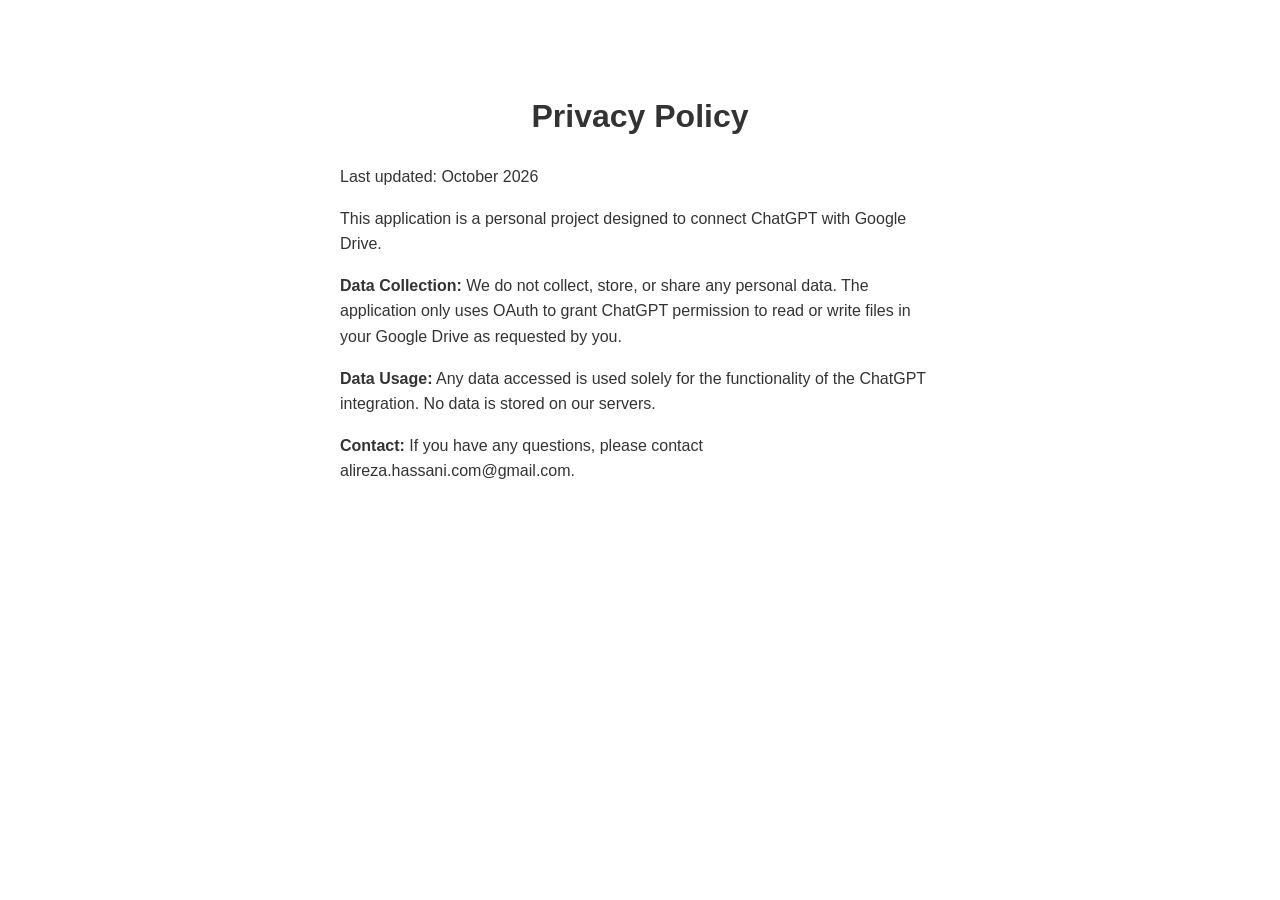
==== privacy.html @ 104c970c "Add initial privacy policy page" ====
<!DOCTYPE html>
<html>
<head>
    <title>Privacy Policy</title>
    <style>
        body { font-family: Arial, sans-serif; max-width: 600px; margin: 50px auto; padding: 20px; line-height: 1.6; color: #333; }
        h1 { text-align: center; }
    </style>
</head>
<body>
    <h1>Privacy Policy</h1>
    <p>Last updated: October 2026</p>
    <p>This application is a personal project designed to connect ChatGPT with Google Drive.</p>
    <p><strong>Data Collection:</strong> We do not collect, store, or share any personal data. The application only uses OAuth to grant ChatGPT permission to read or write files in your Google Drive as requested by you.</p>
    <p><strong>Data Usage:</strong> Any data accessed is used solely for the functionality of the ChatGPT integration. No data is stored on our servers.</p>
    <p><strong>Contact:</strong> If you have any questions, please contact alireza.hassani.com@gmail.com.</p>
</body>
</html>
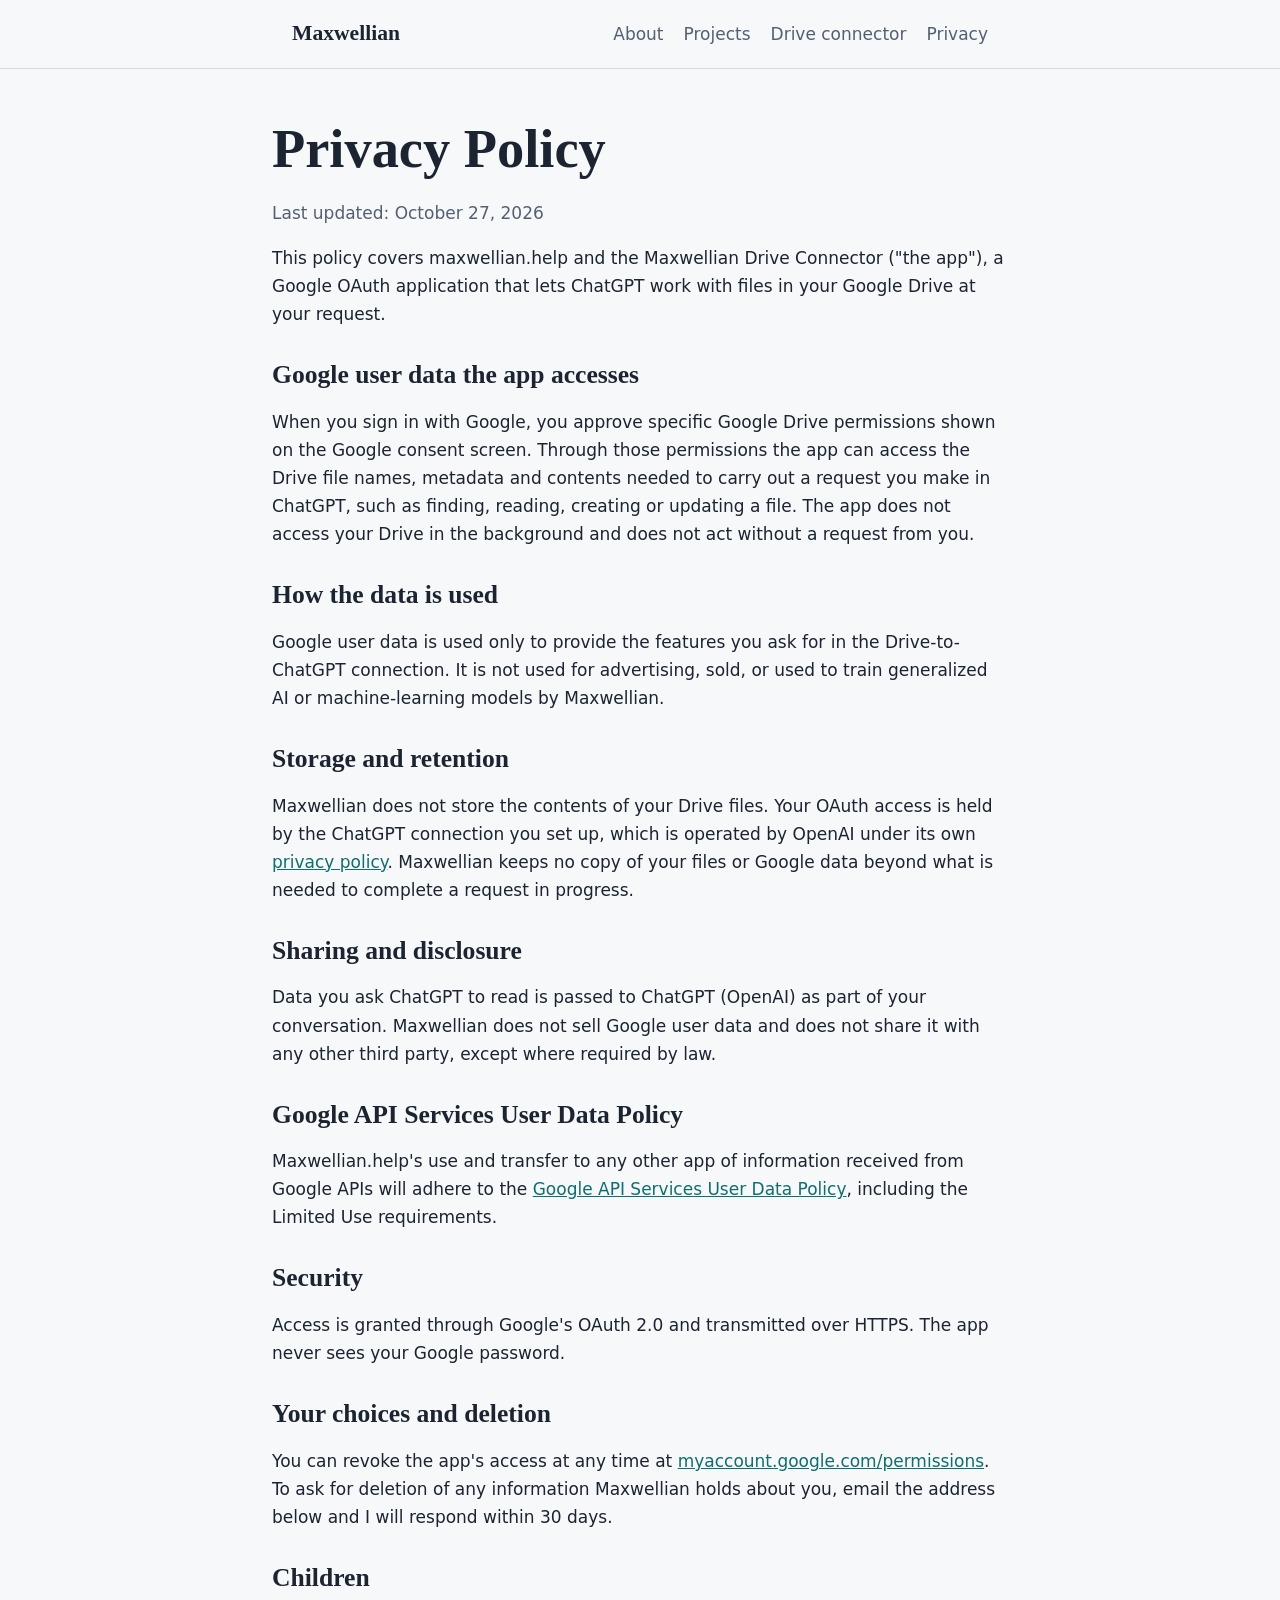
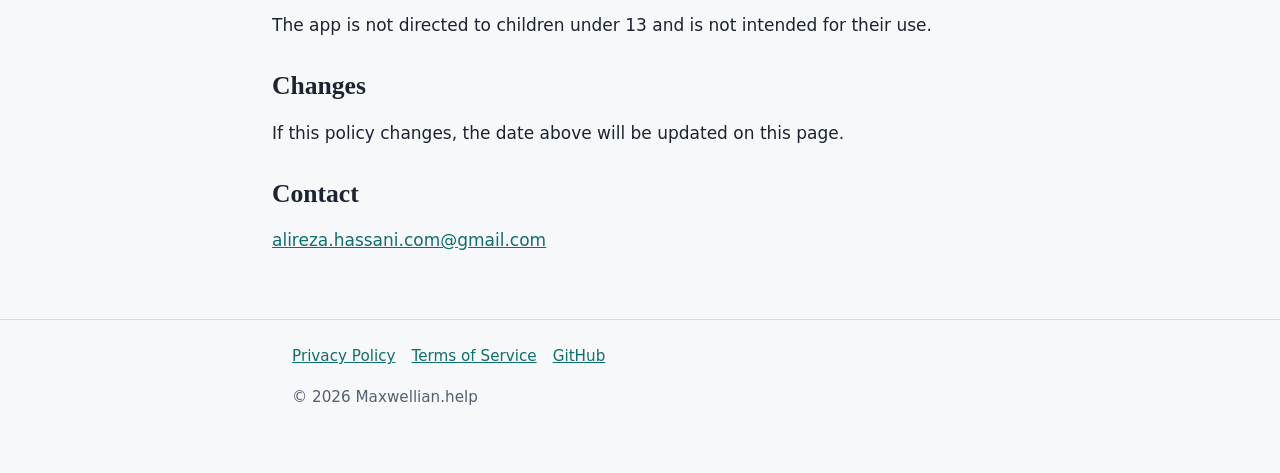
==== commit e305058f: "Add files via upload" ====
--- a/privacy.html
+++ b/privacy.html
@@ -1,18 +1,23 @@
-<!DOCTYPE html>
-<html>
-<head>
-    <title>Privacy Policy</title>
-    <style>
-        body { font-family: Arial, sans-serif; max-width: 600px; margin: 50px auto; padding: 20px; line-height: 1.6; color: #333; }
-        h1 { text-align: center; }
-    </style>
-</head>
-<body>
-    <h1>Privacy Policy</h1>
-    <p>Last updated: October 2026</p>
-    <p>This application is a personal project designed to connect ChatGPT with Google Drive.</p>
-    <p><strong>Data Collection:</strong> We do not collect, store, or share any personal data. The application only uses OAuth to grant ChatGPT permission to read or write files in your Google Drive as requested by you.</p>
-    <p><strong>Data Usage:</strong> Any data accessed is used solely for the functionality of the ChatGPT integration. No data is stored on our servers.</p>
-    <p><strong>Contact:</strong> If you have any questions, please contact alireza.hassani.com@gmail.com.</p>
-</body>
-</html>
+<!doctype html><html lang="en"><head><meta charset="utf-8"><meta name="viewport" content="width=device-width, initial-scale=1"><link rel="stylesheet" href="/style.css"><title>Privacy Policy | Maxwellian</title><meta name="description" content="Privacy policy for the Maxwellian Drive Connector and maxwellian.help."></head><body>
+<header class="site"><div class="wrap"><a class="brand" href="/">Maxwellian</a><nav><a href="/#about">About</a><a href="/#projects">Projects</a><a href="/#drive-connector">Drive connector</a><a href="/privacy.html">Privacy</a></nav></div></header>
+<main class="wrap doc"><h1>Privacy Policy</h1><p class="updated">Last updated: October 27, 2026</p>
+<p>This policy covers maxwellian.help and the Maxwellian Drive Connector ("the app"), a Google OAuth application that lets ChatGPT work with files in your Google Drive at your request.</p>
+<h2>Google user data the app accesses</h2>
+<p>When you sign in with Google, you approve specific Google Drive permissions shown on the Google consent screen. Through those permissions the app can access the Drive file names, metadata and contents needed to carry out a request you make in ChatGPT, such as finding, reading, creating or updating a file. The app does not access your Drive in the background and does not act without a request from you.</p>
+<h2>How the data is used</h2>
+<p>Google user data is used only to provide the features you ask for in the Drive-to-ChatGPT connection. It is not used for advertising, sold, or used to train generalized AI or machine-learning models by Maxwellian.</p>
+<h2>Storage and retention</h2>
+<p>Maxwellian does not store the contents of your Drive files. Your OAuth access is held by the ChatGPT connection you set up, which is operated by OpenAI under its own <a href="https://openai.com/policies/privacy-policy">privacy policy</a>. Maxwellian keeps no copy of your files or Google data beyond what is needed to complete a request in progress.</p>
+<h2>Sharing and disclosure</h2>
+<p>Data you ask ChatGPT to read is passed to ChatGPT (OpenAI) as part of your conversation. Maxwellian does not sell Google user data and does not share it with any other third party, except where required by law.</p>
+<h2>Google API Services User Data Policy</h2>
+<p>Maxwellian.help's use and transfer to any other app of information received from Google APIs will adhere to the <a href="https://developers.google.com/terms/api-services-user-data-policy">Google API Services User Data Policy</a>, including the Limited Use requirements.</p>
+<h2>Security</h2>
+<p>Access is granted through Google's OAuth 2.0 and transmitted over HTTPS. The app never sees your Google password.</p>
+<h2>Your choices and deletion</h2>
+<p>You can revoke the app's access at any time at <a href="https://myaccount.google.com/permissions">myaccount.google.com/permissions</a>. To ask for deletion of any information Maxwellian holds about you, email the address below and I will respond within 30 days.</p>
+<h2>Children</h2><p>The app is not directed to children under 13 and is not intended for their use.</p>
+<h2>Changes</h2><p>If this policy changes, the date above will be updated on this page.</p>
+<h2>Contact</h2><p><a href="mailto:alireza.hassani.com@gmail.com">alireza.hassani.com@gmail.com</a></p>
+</main>
+<footer><div class="wrap"><a href="/privacy.html">Privacy Policy</a><a href="/terms.html">Terms of Service</a><a href="https://github.com/Maxwellian369">GitHub</a><p>© 2026 Maxwellian.help</p></div></footer></body></html>
--- a/style.css
+++ b/style.css
@@ -0,0 +1,31 @@
+:root{--ink:#1b2430;--muted:#546071;--paper:#f7f8fa;--card:#fff;--line:#d5dbe3;--accent:#0f6e6e;--accent-ink:#fff}
+@media (prefers-color-scheme:dark){:root{--ink:#e8edf3;--muted:#9aa7b8;--paper:#11171f;--card:#18212c;--line:#2b3846;--accent:#4cc2c2;--accent-ink:#0b1116}}
+*{box-sizing:border-box}
+html{scroll-behavior:smooth}
+body{margin:0;background:var(--paper);color:var(--ink);font:17px/1.65 system-ui,-apple-system,"Segoe UI",Roboto,sans-serif}
+a{color:var(--accent)}
+a:focus-visible,button:focus-visible{outline:3px solid var(--accent);outline-offset:3px}
+.wrap{max-width:46rem;margin:0 auto;padding:0 1.25rem}
+header.site{border-bottom:1px solid var(--line)}
+header.site .wrap{display:flex;justify-content:space-between;align-items:center;padding-top:1rem;padding-bottom:1rem;gap:1rem;flex-wrap:wrap}
+.brand{font-family:Georgia,"Times New Roman",serif;font-size:1.35rem;font-weight:700;color:var(--ink);text-decoration:none}
+nav a{margin-left:1.25rem;color:var(--muted);text-decoration:none}
+nav a:hover{color:var(--accent)}
+h1,h2,h3{font-family:Georgia,"Times New Roman",serif;line-height:1.2}
+h1{font-size:clamp(2.2rem,6vw,3.4rem);margin:0 0 1rem}
+h2{font-size:1.6rem;margin:0 0 .75rem}
+h3{font-size:1.15rem;margin:0 0 .35rem}
+.hero{padding:4.5rem 0 3rem}
+.hero p.lead{font-size:1.25rem;color:var(--muted);max-width:36rem}
+.btn{display:inline-block;margin:.5rem .75rem 0 0;padding:.65rem 1.2rem;border-radius:6px;background:var(--accent);color:var(--accent-ink);text-decoration:none;font-weight:600}
+.btn.alt{background:transparent;color:var(--accent);border:1px solid var(--accent)}
+section{padding:2.5rem 0;border-top:1px solid var(--line)}
+.item{padding:1rem 0 1rem 1rem;border-left:3px solid var(--accent);margin:1rem 0}
+.item p{margin:0;color:var(--muted)}
+.box{background:var(--card);border:1px solid var(--line);border-radius:8px;padding:1.25rem 1.5rem}
+dl{margin:0}dt{font-weight:700;margin-top:.75rem}dd{margin:0;color:var(--muted)}
+footer{border-top:1px solid var(--line);padding:1.5rem 0 3rem;color:var(--muted);font-size:.95rem}
+footer a{margin-right:1rem}
+main.doc{padding:3rem 0}
+main.doc h2{margin-top:2rem}
+.updated{color:var(--muted)}
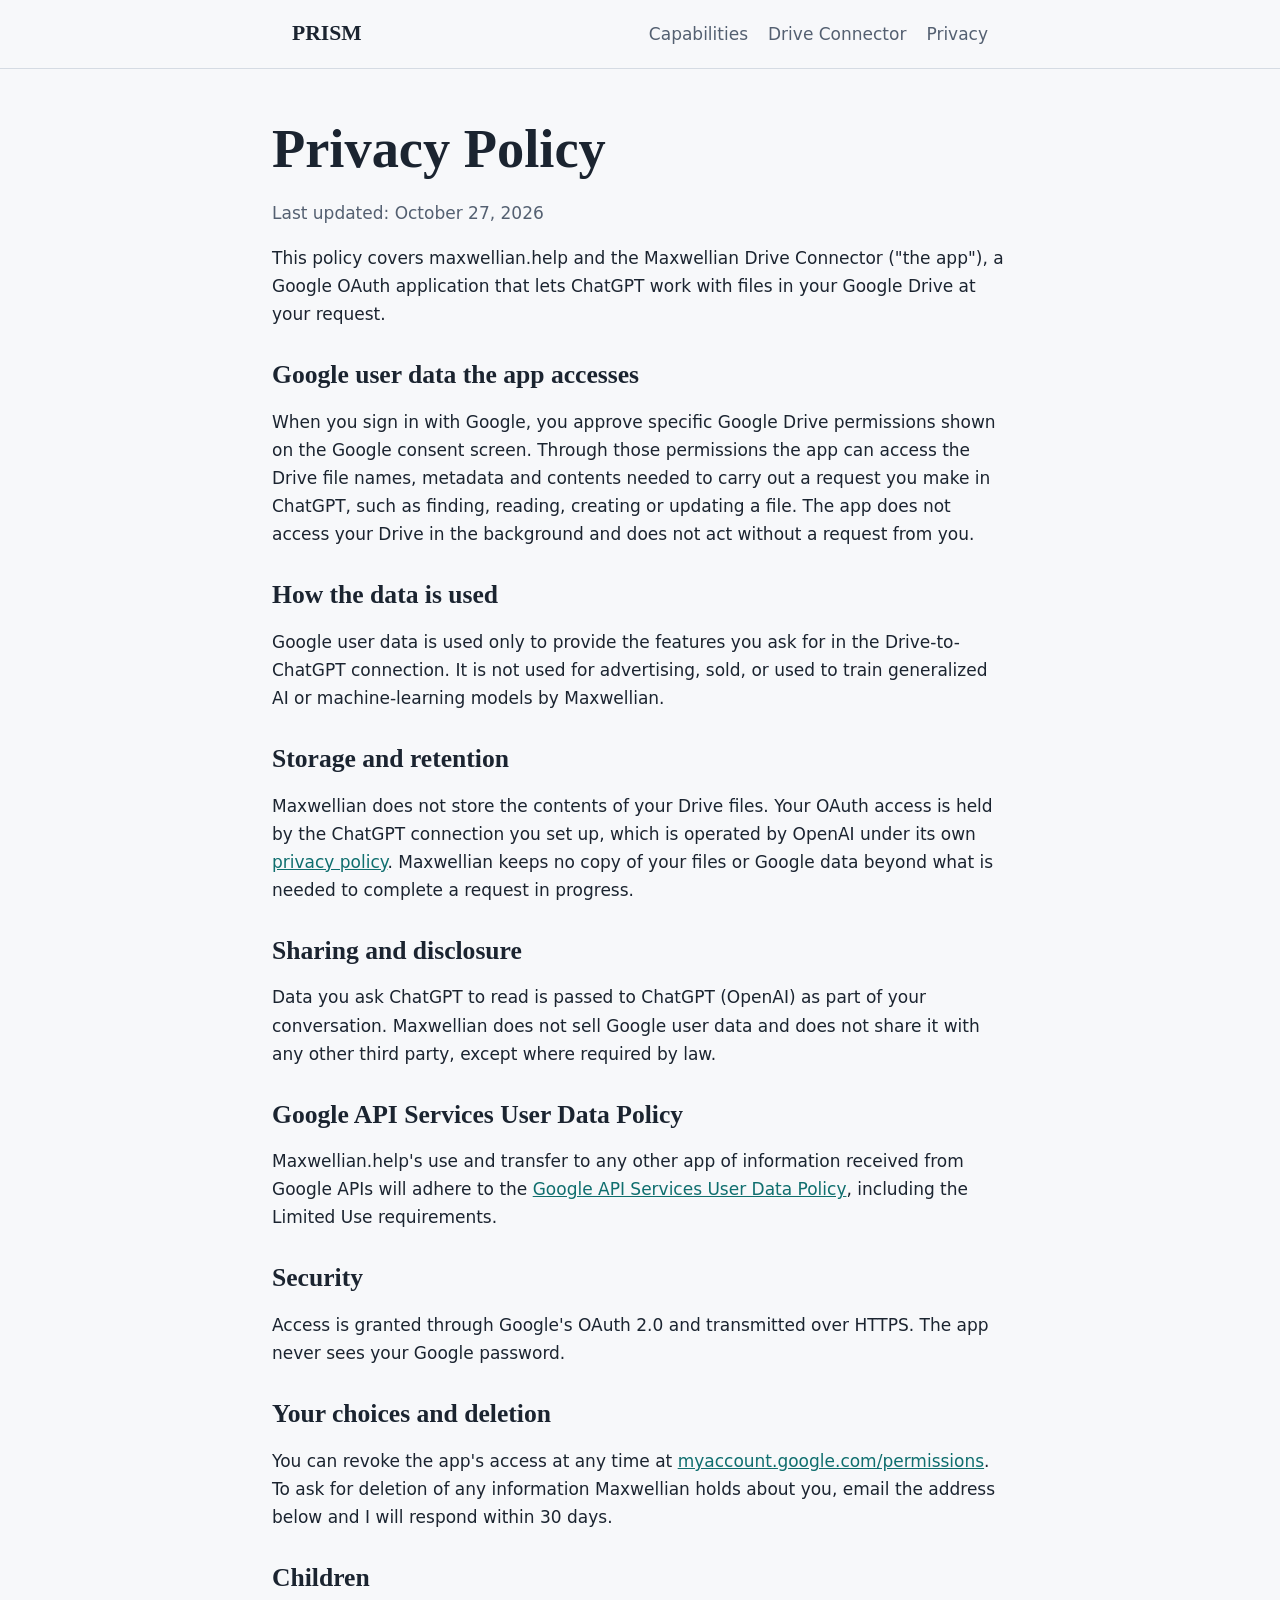
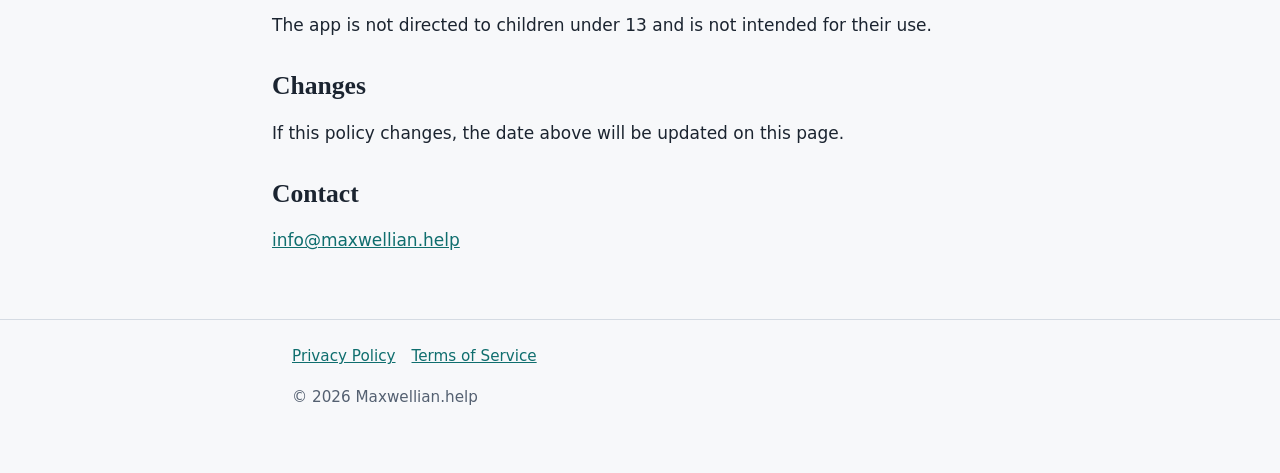
==== commit 04b5dd57: "Add files via upload" ====
--- a/privacy.html
+++ b/privacy.html
@@ -1,5 +1,5 @@
 <!doctype html><html lang="en"><head><meta charset="utf-8"><meta name="viewport" content="width=device-width, initial-scale=1"><link rel="stylesheet" href="/style.css"><title>Privacy Policy | Maxwellian</title><meta name="description" content="Privacy policy for the Maxwellian Drive Connector and maxwellian.help."></head><body>
-<header class="site"><div class="wrap"><a class="brand" href="/">Maxwellian</a><nav><a href="/#about">About</a><a href="/#projects">Projects</a><a href="/#drive-connector">Drive connector</a><a href="/privacy.html">Privacy</a></nav></div></header>
+<header class="site"><div class="wrap"><a class="brand" href="/">PRISM</a><nav><a href="/#capabilities">Capabilities</a><a href="/#drive-connector">Drive Connector</a><a href="/privacy.html">Privacy</a></nav></div></header>
 <main class="wrap doc"><h1>Privacy Policy</h1><p class="updated">Last updated: October 27, 2026</p>
 <p>This policy covers maxwellian.help and the Maxwellian Drive Connector ("the app"), a Google OAuth application that lets ChatGPT work with files in your Google Drive at your request.</p>
 <h2>Google user data the app accesses</h2>
@@ -18,6 +18,6 @@
 <p>You can revoke the app's access at any time at <a href="https://myaccount.google.com/permissions">myaccount.google.com/permissions</a>. To ask for deletion of any information Maxwellian holds about you, email the address below and I will respond within 30 days.</p>
 <h2>Children</h2><p>The app is not directed to children under 13 and is not intended for their use.</p>
 <h2>Changes</h2><p>If this policy changes, the date above will be updated on this page.</p>
-<h2>Contact</h2><p><a href="mailto:alireza.hassani.com@gmail.com">alireza.hassani.com@gmail.com</a></p>
+<h2>Contact</h2><p><a href="mailto:info@maxwellian.help">info@maxwellian.help</a></p>
 </main>
-<footer><div class="wrap"><a href="/privacy.html">Privacy Policy</a><a href="/terms.html">Terms of Service</a><a href="https://github.com/Maxwellian369">GitHub</a><p>© 2026 Maxwellian.help</p></div></footer></body></html>
+<footer><div class="wrap"><a href="/privacy.html">Privacy Policy</a><a href="/terms.html">Terms of Service</a><p>© 2026 Maxwellian.help</p></div></footer></body></html>
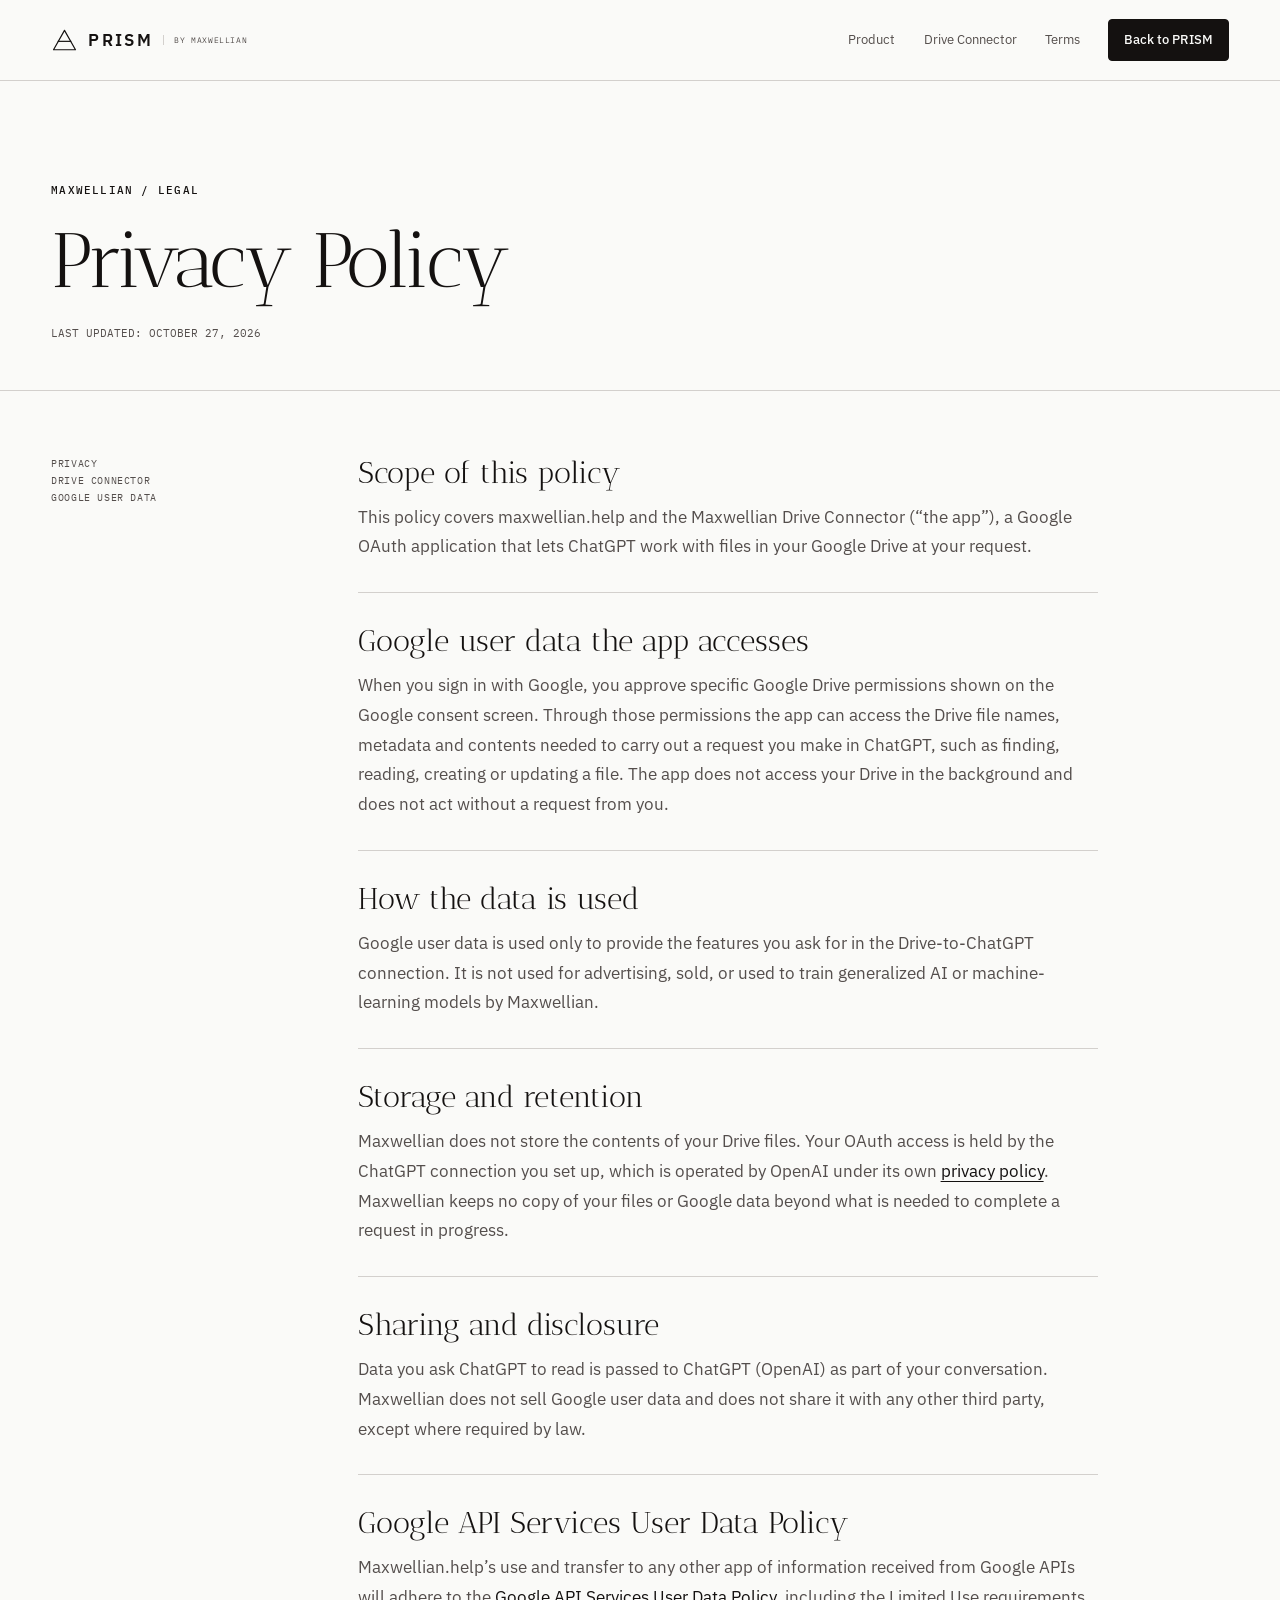
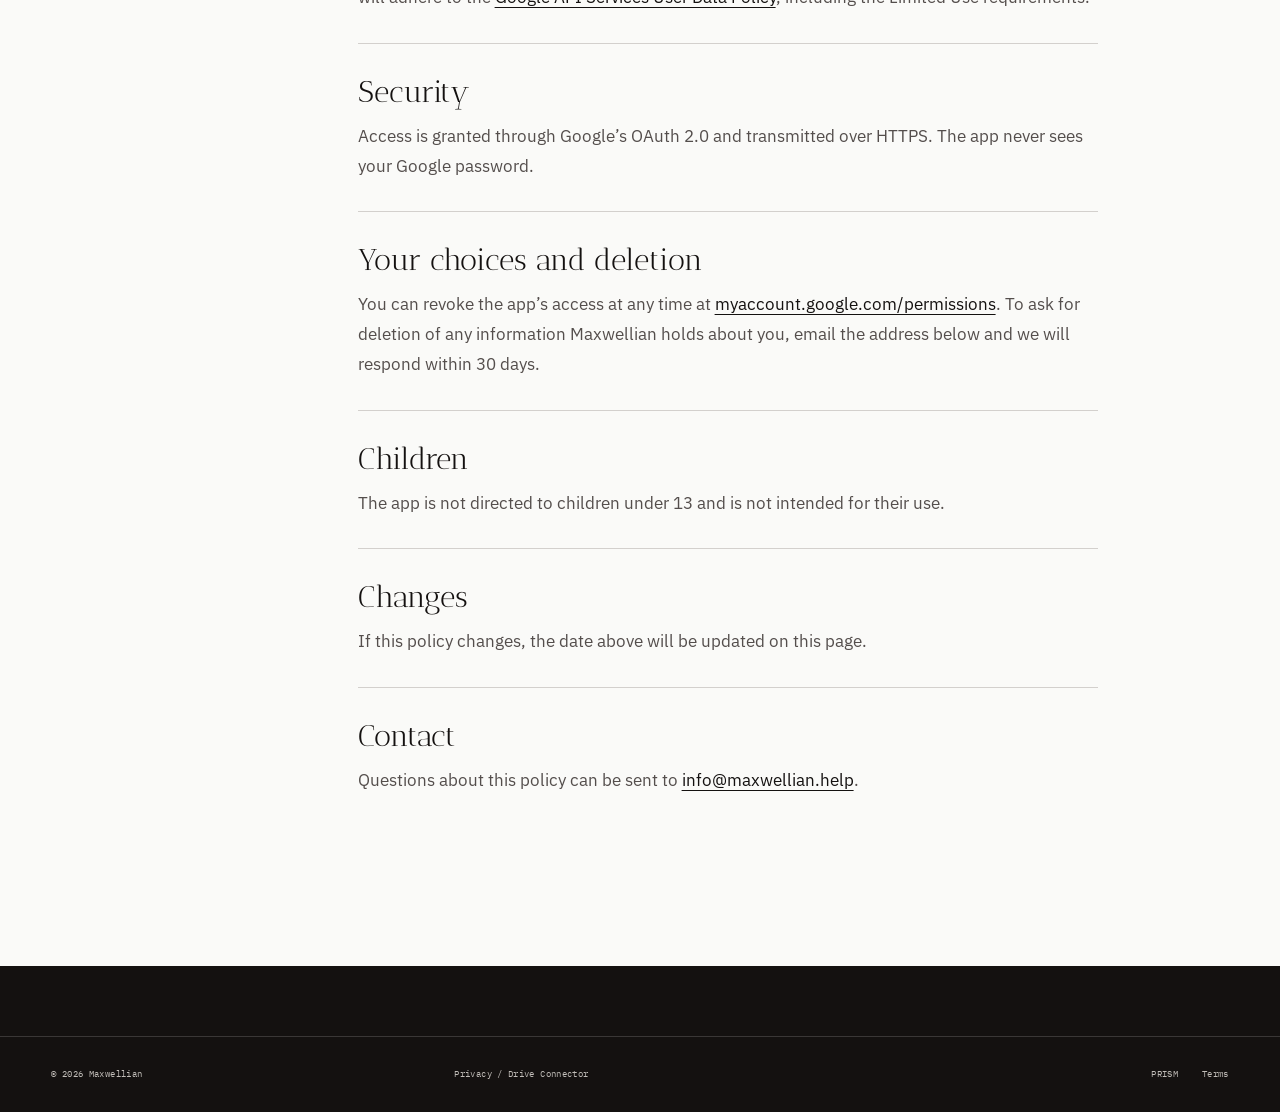
==== commit c6f9099e: "Add files via upload" ====
--- a/privacy.html
+++ b/privacy.html
@@ -1,23 +1,45 @@
-<!doctype html><html lang="en"><head><meta charset="utf-8"><meta name="viewport" content="width=device-width, initial-scale=1"><link rel="stylesheet" href="/style.css"><title>Privacy Policy | Maxwellian</title><meta name="description" content="Privacy policy for the Maxwellian Drive Connector and maxwellian.help."></head><body>
-<header class="site"><div class="wrap"><a class="brand" href="/">PRISM</a><nav><a href="/#capabilities">Capabilities</a><a href="/#drive-connector">Drive Connector</a><a href="/privacy.html">Privacy</a></nav></div></header>
-<main class="wrap doc"><h1>Privacy Policy</h1><p class="updated">Last updated: October 27, 2026</p>
-<p>This policy covers maxwellian.help and the Maxwellian Drive Connector ("the app"), a Google OAuth application that lets ChatGPT work with files in your Google Drive at your request.</p>
-<h2>Google user data the app accesses</h2>
-<p>When you sign in with Google, you approve specific Google Drive permissions shown on the Google consent screen. Through those permissions the app can access the Drive file names, metadata and contents needed to carry out a request you make in ChatGPT, such as finding, reading, creating or updating a file. The app does not access your Drive in the background and does not act without a request from you.</p>
-<h2>How the data is used</h2>
-<p>Google user data is used only to provide the features you ask for in the Drive-to-ChatGPT connection. It is not used for advertising, sold, or used to train generalized AI or machine-learning models by Maxwellian.</p>
-<h2>Storage and retention</h2>
-<p>Maxwellian does not store the contents of your Drive files. Your OAuth access is held by the ChatGPT connection you set up, which is operated by OpenAI under its own <a href="https://openai.com/policies/privacy-policy">privacy policy</a>. Maxwellian keeps no copy of your files or Google data beyond what is needed to complete a request in progress.</p>
-<h2>Sharing and disclosure</h2>
-<p>Data you ask ChatGPT to read is passed to ChatGPT (OpenAI) as part of your conversation. Maxwellian does not sell Google user data and does not share it with any other third party, except where required by law.</p>
-<h2>Google API Services User Data Policy</h2>
-<p>Maxwellian.help's use and transfer to any other app of information received from Google APIs will adhere to the <a href="https://developers.google.com/terms/api-services-user-data-policy">Google API Services User Data Policy</a>, including the Limited Use requirements.</p>
-<h2>Security</h2>
-<p>Access is granted through Google's OAuth 2.0 and transmitted over HTTPS. The app never sees your Google password.</p>
-<h2>Your choices and deletion</h2>
-<p>You can revoke the app's access at any time at <a href="https://myaccount.google.com/permissions">myaccount.google.com/permissions</a>. To ask for deletion of any information Maxwellian holds about you, email the address below and I will respond within 30 days.</p>
-<h2>Children</h2><p>The app is not directed to children under 13 and is not intended for their use.</p>
-<h2>Changes</h2><p>If this policy changes, the date above will be updated on this page.</p>
-<h2>Contact</h2><p><a href="mailto:info@maxwellian.help">info@maxwellian.help</a></p>
-</main>
-<footer><div class="wrap"><a href="/privacy.html">Privacy Policy</a><a href="/terms.html">Terms of Service</a><p>© 2026 Maxwellian.help</p></div></footer></body></html>
+<!doctype html>
+<html lang="en">
+<head>
+  <meta charset="utf-8">
+  <meta name="viewport" content="width=device-width, initial-scale=1">
+  <title>Privacy Policy | Maxwellian Drive Connector</title>
+  <meta name="description" content="Privacy policy for maxwellian.help and the Maxwellian Drive Connector.">
+  <meta name="theme-color" content="#fafafa">
+  <link rel="canonical" href="https://maxwellian.help/privacy.html">
+  <link rel="icon" href="favicon.svg" type="image/svg+xml">
+  <link rel="preconnect" href="https://fonts.googleapis.com">
+  <link rel="preconnect" href="https://fonts.gstatic.com" crossorigin>
+  <link href="https://fonts.googleapis.com/css2?family=Antic+Didone&family=IBM+Plex+Mono:wght@400;500&family=IBM+Plex+Sans:wght@400;450;500;600&display=swap" rel="stylesheet">
+  <link rel="stylesheet" href="styles.css">
+</head>
+<body>
+  <a class="skip-link" href="#main">Skip to content</a>
+  <header class="site-header"><div class="shell header-inner">
+    <a class="brand" href="index.html" aria-label="PRISM home"><svg class="brand-mark" viewBox="0 0 32 32" aria-hidden="true"><path d="M16 4 29 27H3Z"/><path d="M8 17h16"/></svg><span>PRISM</span><small>BY MAXWELLIAN</small></a>
+    <button class="nav-toggle" type="button" aria-expanded="false" aria-controls="site-nav" aria-label="Open navigation" data-nav-toggle><span></span><span></span></button>
+    <nav class="site-nav" id="site-nav" aria-label="Primary navigation" data-nav><a href="index.html#product">Product</a><a href="index.html#drive-connector">Drive Connector</a><a href="terms.html">Terms</a><a class="button button-small" href="index.html">Back to PRISM</a></nav>
+  </div></header>
+  <main class="legal-main" id="main">
+    <div class="shell legal-hero"><p class="eyebrow">MAXWELLIAN / LEGAL</p><h1>Privacy Policy</h1><p>LAST UPDATED: OCTOBER 27, 2026</p></div>
+    <div class="shell legal-layout">
+      <aside class="legal-aside">PRIVACY<br>DRIVE CONNECTOR<br>GOOGLE USER DATA</aside>
+      <div class="legal-content">
+        <section><h2>Scope of this policy</h2><p>This policy covers maxwellian.help and the Maxwellian Drive Connector (“the app”), a Google OAuth application that lets ChatGPT work with files in your Google Drive at your request.</p></section>
+        <section><h2>Google user data the app accesses</h2><p>When you sign in with Google, you approve specific Google Drive permissions shown on the Google consent screen. Through those permissions the app can access the Drive file names, metadata and contents needed to carry out a request you make in ChatGPT, such as finding, reading, creating or updating a file. The app does not access your Drive in the background and does not act without a request from you.</p></section>
+        <section><h2>How the data is used</h2><p>Google user data is used only to provide the features you ask for in the Drive-to-ChatGPT connection. It is not used for advertising, sold, or used to train generalized AI or machine-learning models by Maxwellian.</p></section>
+        <section><h2>Storage and retention</h2><p>Maxwellian does not store the contents of your Drive files. Your OAuth access is held by the ChatGPT connection you set up, which is operated by OpenAI under its own <a href="https://openai.com/policies/privacy-policy" target="_blank" rel="noopener noreferrer">privacy policy</a>. Maxwellian keeps no copy of your files or Google data beyond what is needed to complete a request in progress.</p></section>
+        <section><h2>Sharing and disclosure</h2><p>Data you ask ChatGPT to read is passed to ChatGPT (OpenAI) as part of your conversation. Maxwellian does not sell Google user data and does not share it with any other third party, except where required by law.</p></section>
+        <section><h2>Google API Services User Data Policy</h2><p>Maxwellian.help’s use and transfer to any other app of information received from Google APIs will adhere to the <a href="https://developers.google.com/terms/api-services-user-data-policy" target="_blank" rel="noopener noreferrer">Google API Services User Data Policy</a>, including the Limited Use requirements.</p></section>
+        <section><h2>Security</h2><p>Access is granted through Google’s OAuth 2.0 and transmitted over HTTPS. The app never sees your Google password.</p></section>
+        <section><h2>Your choices and deletion</h2><p>You can revoke the app’s access at any time at <a href="https://myaccount.google.com/permissions" target="_blank" rel="noopener noreferrer">myaccount.google.com/permissions</a>. To ask for deletion of any information Maxwellian holds about you, email the address below and we will respond within 30 days.</p></section>
+        <section><h2>Children</h2><p>The app is not directed to children under 13 and is not intended for their use.</p></section>
+        <section><h2>Changes</h2><p>If this policy changes, the date above will be updated on this page.</p></section>
+        <section><h2>Contact</h2><p>Questions about this policy can be sent to <a href="mailto:info@maxwellian.help">info@maxwellian.help</a>.</p></section>
+      </div>
+    </div>
+  </main>
+  <footer class="site-footer"><div class="shell footer-bottom"><span>© 2026 Maxwellian</span><span>Privacy / Drive Connector</span><nav aria-label="Legal"><a href="index.html">PRISM</a><a href="terms.html">Terms</a></nav></div></footer>
+  <script src="src/main.js" defer></script>
+</body>
+</html>
--- a/styles.css
+++ b/styles.css
@@ -0,0 +1,347 @@
+/* Primitive → semantic → component tokens */
+:root{
+  --p-paper:oklch(0.984 0.002 95);       /* #fafafa */
+  --p-ink:oklch(0.18 0.005 30);          /* #181616 */
+  --p-lime:oklch(0.96 0.16 115);         /* #e9ff96 */
+  --p-periwinkle:oklch(0.54 0.09 285);   /* #6d6fbf */
+  --p-muted:oklch(0.43 0.008 45);
+  --p-line:oklch(0.86 0.006 70);
+  --p-dark-muted:oklch(0.80 0.008 70);
+  --surface-page:var(--p-paper);
+  --surface-inverse:var(--p-ink);
+  --surface-accent:var(--p-lime);
+  --text-primary:var(--p-ink);
+  --text-secondary:var(--p-muted);
+  --text-inverse:var(--p-paper);
+  --border-default:var(--p-line);
+  --action-primary:var(--p-ink);
+  --action-accent:var(--p-lime);
+  --focus-color:var(--p-periwinkle);
+  --shell:1380px;
+  --gutter:clamp(20px,4vw,64px);
+  --display:"Antic Didone",Georgia,serif;
+  --sans:"IBM Plex Sans",Arial,sans-serif;
+  --mono:"IBM Plex Mono",monospace;
+}
+*{box-sizing:border-box}
+html{scroll-behavior:smooth;scroll-padding-top:96px}
+body{margin:0;background:var(--surface-page);color:var(--text-primary);font:16px/1.65 var(--sans);-webkit-font-smoothing:antialiased;overflow-x:hidden}
+body,button,a{-webkit-tap-highlight-color:transparent}
+a{color:inherit;text-decoration:none}
+button{font:inherit}
+button,a{touch-action:manipulation}
+button{cursor:pointer}
+svg{display:block}
+p,h1,h2,h3{margin:0}
+ul{margin:0}
+::selection{background:var(--surface-accent);color:var(--text-primary)}
+:focus-visible{outline:3px solid var(--focus-color);outline-offset:4px}
+[hidden]{display:none!important}
+.shell{width:min(100%,var(--shell));margin-inline:auto;padding-inline:var(--gutter)}
+.skip-link{position:fixed;left:16px;top:12px;z-index:50;padding:12px 18px;background:var(--surface-accent);color:var(--text-primary);transform:translateY(-160%);transition:transform .18s ease-out}
+.skip-link:focus{transform:translateY(0)}
+.eyebrow,.section-label,.workspace-kicker,.panel-label,.rail-label{font-family:var(--mono);font-size:11px;line-height:1.4;letter-spacing:.11em;font-weight:500}
+.section-label{padding-top:10px;color:var(--text-secondary)}
+.section-label.light{color:var(--p-dark-muted)}
+.status-dot{display:inline-block;width:7px;height:7px;margin-right:8px;border-radius:50%;background:var(--p-ink);vertical-align:1px}
+.button{min-height:50px;display:inline-flex;align-items:center;justify-content:center;gap:24px;padding:13px 20px;background:var(--action-primary);color:var(--text-inverse);border:1px solid var(--action-primary);border-radius:4px;font-size:14px;font-weight:500;line-height:1.4;transition:transform .18s ease-out,background-color .18s ease-out,color .18s ease-out}
+.button:hover{transform:translateY(-2px);background:oklch(0.28 0.005 30)}
+.button:active{transform:translateY(0)}
+.button-small{min-height:42px;padding:10px 15px;gap:12px;font-size:13px}
+.button-dark{background:var(--p-ink);color:var(--p-paper)}
+.button-dark:hover{background:oklch(0.28 0.005 30)}
+.text-link{position:relative;display:inline-flex;align-items:center;gap:12px;min-height:44px;font-size:14px;font-weight:500}
+.text-link::after{content:"";position:absolute;left:0;right:0;bottom:5px;height:1px;background:currentColor;transform-origin:right;transition:transform .22s ease-out}
+.text-link:hover::after{transform:scaleX(.35)}
+.site-header{position:sticky;top:0;z-index:20;background:color-mix(in oklab,var(--p-paper) 94%,transparent);border-bottom:1px solid var(--border-default);backdrop-filter:blur(16px);-webkit-backdrop-filter:blur(16px)}
+.header-inner{min-height:80px;display:flex;align-items:center;justify-content:space-between;gap:32px;position:relative}
+.brand{display:inline-flex;align-items:center;gap:10px;min-height:44px;white-space:nowrap}
+.brand-mark{width:27px;height:27px;fill:none;stroke:currentColor;stroke-width:1.4;stroke-linejoin:round}
+.brand>span{font-size:17px;font-weight:600;letter-spacing:.14em;line-height:1}
+.brand>small{padding-left:10px;border-left:1px solid var(--border-default);font-family:var(--mono);font-size:8px;line-height:1.3;letter-spacing:.08em;color:var(--text-secondary)}
+.site-nav{display:flex;align-items:center;gap:clamp(18px,2.2vw,36px)}
+.site-nav>a:not(.button){position:relative;display:inline-flex;align-items:center;min-height:44px;font-size:13px;color:var(--text-secondary)}
+.site-nav>a:not(.button)::after{content:"";position:absolute;left:0;right:0;bottom:6px;height:1px;background:var(--p-ink);transform:scaleX(0);transform-origin:right;transition:transform .2s ease-out}
+.site-nav>a:not(.button):hover{color:var(--text-primary)}
+.site-nav>a:not(.button):hover::after{transform:scaleX(1);transform-origin:left}
+.nav-toggle{display:none;width:46px;height:46px;padding:0;border:0;background:transparent;position:relative}
+.nav-toggle span{position:absolute;width:22px;height:1px;background:var(--p-ink);left:12px;top:19px;transition:transform .2s ease-out,top .2s ease-out}
+.nav-toggle span+span{top:27px}
+.nav-toggle[aria-expanded="true"] span{top:23px;transform:rotate(45deg)}
+.nav-toggle[aria-expanded="true"] span+span{top:23px;transform:rotate(-45deg)}
+.hero{padding-block:clamp(64px,7vw,112px)}
+.hero-grid{display:grid;grid-template-columns:minmax(0,1.02fr) minmax(480px,.98fr);gap:clamp(44px,6vw,96px);align-items:center}
+.hero-copy{padding-bottom:8px}
+.hero-copy .eyebrow{margin-bottom:30px}
+.hero h1{max-width:780px;font-family:var(--display);font-size:clamp(58px,6.3vw,96px);font-weight:400;line-height:.98;letter-spacing:-.035em;text-wrap:balance}
+.hero h1 span{display:inline;box-shadow:inset 0 -.11em 0 var(--surface-accent)}
+.hero-lead{max-width:620px;margin-top:32px;font-size:clamp(17px,1.25vw,20px);line-height:1.6;color:var(--text-secondary)}
+.hero-actions{display:flex;align-items:center;flex-wrap:wrap;gap:20px 28px;margin-top:36px}
+.hero-note{margin-top:28px;padding-top:20px;border-top:1px solid var(--border-default);max-width:480px;font-family:var(--mono);font-size:10px;letter-spacing:.06em;color:var(--text-secondary)}
+.workspace{min-width:0;background:var(--surface-inverse);color:var(--text-inverse);border-radius:6px;box-shadow:0 24px 70px oklch(0.18 0.005 30 / .13);overflow:hidden}
+.workspace-topbar{min-height:98px;padding:24px 26px;display:flex;align-items:center;justify-content:space-between;gap:16px;border-bottom:1px solid oklch(1 0 0 / .13)}
+.workspace-topbar>div{display:grid;gap:5px}
+.workspace-kicker{color:var(--p-dark-muted);font-size:9px}
+.workspace-topbar strong{font-size:18px;font-weight:500;letter-spacing:-.01em}
+.workspace-stage{padding:6px 8px;border:1px solid oklch(1 0 0 / .2);border-radius:3px;font-family:var(--mono);font-size:9px;letter-spacing:.08em;color:var(--p-dark-muted);white-space:nowrap}
+.workspace-tabs{height:56px;padding-inline:26px;display:flex;gap:30px;border-bottom:1px solid oklch(1 0 0 / .13)}
+.workspace-tabs button{height:56px;padding:0;border:0;border-bottom:2px solid transparent;background:transparent;color:var(--p-dark-muted);font-size:12px;transition:color .18s ease-out,border-color .18s ease-out}
+.workspace-tabs button:hover{color:var(--p-paper)}
+.workspace-tabs button[aria-selected="true"]{border-bottom-color:var(--p-lime);color:var(--p-paper)}
+.workspace-tabs button span{display:inline-grid;place-items:center;min-width:18px;height:18px;margin-left:5px;border-radius:50%;background:var(--p-lime);color:var(--p-ink);font-family:var(--mono);font-size:9px}
+.workspace :focus-visible{outline-color:var(--p-lime);outline-offset:-3px}
+.workspace-body{min-height:356px}
+.workspace-panel{padding:28px 26px 26px;animation:panel-in .22s ease-out}
+@keyframes panel-in{from{opacity:.35;transform:translateY(5px)}to{opacity:1;transform:none}}
+.panel-label{color:var(--p-dark-muted);font-size:9px}
+.signal-row{display:flex;align-items:flex-start;justify-content:space-between;gap:16px;margin-top:11px}
+.workspace-panel h2{font-family:var(--sans);font-size:23px;line-height:1.25;letter-spacing:-.025em;font-weight:450}
+.signal-row h2{max-width:340px}
+.signal-badge{flex:none;padding:5px 7px;background:var(--p-lime);color:var(--p-ink);border-radius:2px;font-family:var(--mono);font-size:8px;letter-spacing:.08em}
+.coverage{margin-top:28px}
+.coverage>div:first-child{display:flex;justify-content:space-between;gap:16px;font-size:11px;color:var(--p-dark-muted)}
+.coverage strong{font-weight:450;color:var(--p-paper)}
+.coverage-track{height:3px;margin-top:11px;background:oklch(1 0 0 / .13)}
+.coverage-track span{display:block;width:82%;height:100%;background:var(--p-lime)}
+.synthesis{margin-top:27px;padding-top:23px;border-top:1px solid oklch(1 0 0 / .13)}
+.synthesis>p:nth-child(2){margin-top:9px;color:var(--p-dark-muted);font-size:13px;line-height:1.55}
+.source-tags{display:flex;flex-wrap:wrap;gap:7px;margin-top:15px}
+.source-tags span{padding:5px 7px;border:1px solid oklch(1 0 0 / .16);border-radius:2px;color:var(--p-dark-muted);font-family:var(--mono);font-size:8px}
+.workspace-footer{min-height:50px;padding:14px 26px;display:flex;align-items:center;gap:8px;border-top:1px solid oklch(1 0 0 / .13);font-size:10px;color:var(--p-dark-muted)}
+.workspace-footer>span:last-child{margin-left:auto;font-family:var(--mono);font-size:8px;letter-spacing:.08em}
+.mini-prism{color:var(--p-lime);font-size:15px}
+.evidence-list{display:grid;margin-top:12px}
+.evidence-list article{display:grid;grid-template-columns:24px 1fr auto;gap:12px;padding:15px 0;border-bottom:1px solid oklch(1 0 0 / .12)}
+.evidence-list article:last-child{border-bottom:0}
+.evidence-index{font-family:var(--mono);font-size:9px;color:var(--p-dark-muted);padding-top:3px}
+.evidence-list h2{font-size:14px;font-weight:500;letter-spacing:0}
+.evidence-list p{margin-top:4px;color:var(--p-dark-muted);font-size:11px;line-height:1.45}
+.source-line{display:block;margin-top:7px;color:var(--p-paper);font-family:var(--mono);font-size:8px}
+.evidence-state{height:fit-content;padding:3px 5px;background:var(--p-lime);color:var(--p-ink);font-family:var(--mono);font-size:7px;letter-spacing:.06em}
+.evidence-state.review{background:transparent;border:1px solid var(--p-lime);color:var(--p-lime)}
+.risk-list{display:grid;gap:14px;margin-top:16px}
+.risk-list article{padding:18px;border:1px solid oklch(1 0 0 / .15);border-radius:3px}
+.risk-heading{display:flex;justify-content:space-between;gap:16px;align-items:center}
+.risk-heading h2{font-size:15px;font-weight:500;letter-spacing:0}
+.risk-level{font-family:var(--mono);font-size:8px;color:var(--p-lime)}
+.risk-level.medium{color:var(--p-dark-muted)}
+.risk-list p{margin-top:8px;color:var(--p-dark-muted);font-size:12px;line-height:1.5}
+.risk-meta{display:flex;justify-content:space-between;gap:12px;margin-top:15px;padding-top:11px;border-top:1px solid oklch(1 0 0 / .1);font-family:var(--mono);font-size:8px;color:var(--p-dark-muted)}
+.source-rail{border-block:1px solid var(--border-default)}
+.source-rail-inner{min-height:78px;display:flex;align-items:center;gap:clamp(16px,2.3vw,36px);font-size:12px;white-space:nowrap}
+.source-rail-inner>span:not(.rail-label){color:var(--text-secondary)}
+.source-rail-inner svg{width:44px;fill:none;stroke:var(--p-ink);stroke-width:1}
+.source-rail-inner strong{font-size:12px;font-weight:600}
+.rail-label{margin-right:auto;color:var(--text-primary)}
+.manifesto{padding-block:clamp(88px,10vw,156px)}
+.editorial-grid{display:grid;grid-template-columns:repeat(12,minmax(0,1fr));gap:24px}
+.editorial-grid>.section-label{grid-column:1/4}
+.editorial-grid>div{grid-column:4/13}
+.manifesto h2{max-width:1000px;font-family:var(--display);font-size:clamp(42px,4.5vw,68px);font-weight:400;line-height:1.08;letter-spacing:-.025em}
+.manifesto h2 span{box-shadow:inset 0 -.1em 0 var(--surface-accent)}
+.manifesto-copy{display:grid;grid-template-columns:1fr 1fr;margin-top:38px}
+.manifesto-copy p{grid-column:2;max-width:520px;color:var(--text-secondary);font-size:17px;line-height:1.7}
+.product-section{padding-bottom:clamp(88px,10vw,150px)}
+.section-heading{margin-bottom:70px}
+.section-heading h2,.questions-grid h2,.drive-grid h2{font-family:var(--display);font-size:clamp(44px,4.3vw,66px);font-weight:400;line-height:1.05;letter-spacing:-.025em}
+.section-heading>div>p{max-width:520px;margin-top:26px;margin-left:auto;color:var(--text-secondary);font-size:17px}
+.capability-list{border-top:1px solid var(--p-ink)}
+.capability{display:grid;grid-template-columns:56px minmax(200px,1fr) minmax(280px,1.25fr) minmax(230px,.9fr);gap:28px;align-items:start;padding-block:42px;border-bottom:1px solid var(--border-default)}
+.capability-number{font-family:var(--display);font-size:32px;line-height:1}
+.capability h3{max-width:250px;font-family:var(--display);font-size:32px;font-weight:400;line-height:1.1;letter-spacing:-.015em}
+.capability>p{max-width:490px;color:var(--text-secondary);font-size:16px;line-height:1.7}
+.capability-detail{display:flex;align-items:center;gap:8px;padding-top:8px;font-family:var(--mono);font-size:8px;letter-spacing:.07em}
+.capability-detail i{flex:1;height:1px;background:var(--p-line);position:relative}
+.capability-detail i::after{content:"";position:absolute;right:0;top:-2px;width:5px;height:5px;border-top:1px solid var(--p-line);border-right:1px solid var(--p-line);transform:rotate(45deg)}
+.capability-detail strong{padding:6px;background:var(--surface-accent);font-weight:500}
+.risk-diagram{display:grid;gap:8px;padding-top:3px;font-family:var(--mono);font-size:9px;color:var(--text-secondary)}
+.risk-diagram span{padding:7px 9px;border:1px solid var(--border-default)}
+.risk-diagram b{width:1px;height:10px;background:var(--p-line);margin-left:16px}
+.pipeline-diagram{display:grid;gap:11px;padding-top:4px}
+.pipeline-diagram>span{display:grid;grid-template-columns:1fr auto;align-items:center;width:var(--w);min-width:160px;padding:7px 9px;background:oklch(0.94 0.008 80);font-family:var(--mono);font-size:8px}
+.pipeline-diagram b{font-weight:400}
+.pipeline-diagram i{font-style:normal;color:var(--text-secondary)}
+.method-section{padding-block:clamp(88px,9vw,140px);background:var(--surface-inverse);color:var(--text-inverse)}
+.method-grid{display:grid;grid-template-columns:4fr 8fr;gap:clamp(56px,8vw,130px)}
+.method-intro{position:sticky;top:128px;align-self:start}
+.method-intro h2{max-width:390px;margin-top:28px;font-family:var(--display);font-size:clamp(48px,4.5vw,68px);font-weight:400;line-height:1.04;letter-spacing:-.02em}
+.method-intro>p:last-child{max-width:350px;margin-top:28px;color:var(--p-dark-muted);font-size:17px}
+.method-steps{list-style:none;margin:0;padding:0;border-top:1px solid oklch(1 0 0 / .2)}
+.method-steps li{display:grid;grid-template-columns:70px 1fr;gap:28px;padding-block:38px;border-bottom:1px solid oklch(1 0 0 / .16)}
+.method-steps li>span{font-family:var(--display);font-size:40px;color:var(--p-lime);line-height:1}
+.method-steps h3{font-family:var(--display);font-size:38px;font-weight:400;line-height:1}
+.method-steps p{max-width:540px;margin-top:15px;color:var(--p-dark-muted);font-size:16px}
+.method-steps small{display:block;margin-top:22px;font-family:var(--mono);font-size:9px;letter-spacing:.09em;color:var(--p-dark-muted)}
+.method-section :focus-visible{outline-color:var(--p-lime)}
+.founder-section{padding-block:clamp(72px,8vw,120px);background:var(--surface-accent)}
+.founder-grid{display:grid;grid-template-columns:1.15fr .85fr;gap:clamp(56px,8vw,130px);align-items:end}
+.founder-grid h2{max-width:690px;margin-top:26px;font-family:var(--display);font-size:clamp(50px,5vw,76px);font-weight:400;line-height:1.02;letter-spacing:-.03em}
+.founder-copy>p{max-width:510px;font-size:18px;line-height:1.65}
+.founder-actions{display:flex;flex-wrap:wrap;align-items:center;gap:16px 28px;margin-top:32px}
+.founder-section .section-label{color:var(--text-primary)}
+.questions-section{padding-block:clamp(88px,9vw,140px)}
+.questions-grid{display:grid;grid-template-columns:1fr 1.2fr;gap:clamp(56px,9vw,150px)}
+.questions-grid h2{max-width:470px;margin-top:26px}
+.accordion-list{border-top:1px solid var(--p-ink)}
+.accordion-list details{border-bottom:1px solid var(--border-default)}
+.accordion-list summary{position:relative;display:flex;align-items:center;justify-content:space-between;gap:20px;min-height:78px;padding:20px 0;cursor:pointer;list-style:none;font-size:17px;font-weight:500}
+.accordion-list summary::-webkit-details-marker{display:none}
+.accordion-list summary span{position:relative;flex:none;width:18px;height:18px}
+.accordion-list summary span::before,.accordion-list summary span::after{content:"";position:absolute;left:0;top:8px;width:18px;height:1px;background:var(--p-ink);transition:transform .2s ease-out}
+.accordion-list summary span::after{transform:rotate(90deg)}
+.accordion-list details[open] summary span::after{transform:rotate(0)}
+.accordion-list details p{max-width:620px;padding:0 40px 26px 0;color:var(--text-secondary);font-size:16px}
+.drive-section{padding-block:clamp(72px,8vw,112px);border-top:1px solid var(--border-default);background:oklch(0.965 0.004 90)}
+.drive-grid{display:grid;grid-template-columns:1fr 1.2fr;gap:clamp(56px,9vw,150px)}
+.drive-grid h2{max-width:470px;margin-top:26px;font-size:clamp(40px,3.8vw,58px)}
+.drive-copy>p{max-width:650px;font-size:17px;color:var(--text-secondary)}
+.drive-copy ul{display:grid;gap:8px;margin-top:24px;padding-left:20px;color:var(--text-secondary)}
+.legal-links{display:flex;flex-wrap:wrap;gap:12px 28px;margin-top:24px}
+.fine-print{margin-top:26px!important;padding-top:22px;border-top:1px solid var(--border-default);font-size:12px!important;line-height:1.65}
+.fine-print a{text-decoration:underline;text-underline-offset:3px}
+.site-footer{padding-top:70px;background:var(--surface-inverse);color:var(--text-inverse)}
+.footer-top{display:grid;grid-template-columns:1fr 1fr 1fr;gap:32px;align-items:start;padding-bottom:70px}
+.footer-brand{align-self:start}
+.footer-top>p{font-family:var(--display);font-size:36px;line-height:1.1}
+.footer-email{justify-self:end;display:inline-flex;gap:16px;padding-bottom:5px;border-bottom:1px solid oklch(1 0 0 / .35);font-size:14px}
+.footer-email:hover{border-color:var(--p-lime);color:var(--p-lime)}
+.footer-bottom{min-height:76px;display:grid;grid-template-columns:1fr 1fr 1fr;gap:32px;align-items:center;border-top:1px solid oklch(1 0 0 / .16);color:var(--p-dark-muted);font-family:var(--mono);font-size:9px;letter-spacing:.04em}
+.footer-bottom nav{justify-self:end;display:flex;gap:24px}
+.footer-bottom a{min-height:44px;display:inline-flex;align-items:center}
+.footer-bottom a:hover{color:var(--p-paper)}
+.site-footer :focus-visible{outline-color:var(--p-lime)}
+/* Legal and utility pages */
+.legal-main{min-height:70dvh}
+.legal-hero{padding-block:clamp(64px,8vw,110px) 48px;border-bottom:1px solid var(--border-default)}
+.legal-hero h1{max-width:800px;margin-top:24px;font-family:var(--display);font-size:clamp(54px,6vw,88px);font-weight:400;line-height:1;letter-spacing:-.03em}
+.legal-hero p:last-child{margin-top:24px;color:var(--text-secondary);font-family:var(--mono);font-size:11px}
+.legal-layout{display:grid;grid-template-columns:3fr 8fr 1fr;gap:24px;padding-block:64px 110px}
+.legal-aside{font-family:var(--mono);font-size:10px;line-height:1.7;letter-spacing:.06em;color:var(--text-secondary)}
+.legal-content{grid-column:2;max-width:740px}
+.legal-content section{padding-block:0 30px;margin-bottom:30px;border-bottom:1px solid var(--border-default)}
+.legal-content section:last-child{border-bottom:0}
+.legal-content h2{margin-bottom:12px;font-family:var(--display);font-size:30px;font-weight:400;line-height:1.2}
+.legal-content p,.legal-content li{color:var(--text-secondary);font-size:17px;line-height:1.75}
+.legal-content a{text-decoration:underline;text-underline-offset:4px;color:var(--text-primary)}
+.legal-content a:hover{background:var(--surface-accent)}
+.utility-page{display:grid;min-height:100dvh;place-items:center;padding:40px 20px;background:var(--surface-accent)}
+.utility-inner{width:min(100%,780px)}
+.utility-inner h1{margin-top:28px;font-family:var(--display);font-size:clamp(64px,11vw,130px);font-weight:400;line-height:.95;letter-spacing:-.04em}
+.utility-inner p{max-width:520px;margin-top:28px;font-size:18px}
+.utility-inner .button{margin-top:32px}
+@media(max-width:1180px){
+  .hero-grid{grid-template-columns:minmax(0,1fr) minmax(430px,.95fr);gap:44px}
+  .hero h1{font-size:clamp(54px,6vw,76px)}
+  .capability{grid-template-columns:48px 1fr 1.35fr}
+  .capability>div{grid-column:2/-1;max-width:520px;margin-top:-8px}
+  .source-rail-inner{flex-wrap:wrap;white-space:normal;gap:12px 22px;padding-block:20px}
+  .rail-label{width:100%;margin:0}
+  .source-rail-inner svg{margin-left:auto}
+}
+@media(max-width:960px){
+  .hero-grid{grid-template-columns:1fr;gap:56px}
+  .hero-copy{max-width:790px}
+  .hero h1{font-size:clamp(60px,9.5vw,88px)}
+  .hero-lead{max-width:680px}
+  .workspace{width:min(100%,720px)}
+  .manifesto-copy{grid-template-columns:1fr}
+  .manifesto-copy p{grid-column:1;margin-left:auto}
+  .method-grid,.founder-grid,.questions-grid,.drive-grid{grid-template-columns:1fr;gap:52px}
+  .method-intro{position:static}
+  .method-intro h2{max-width:620px}
+  .method-intro>p:last-child{max-width:580px}
+  .founder-copy{max-width:680px;margin-left:auto}
+  .questions-grid>div:first-child,.drive-grid>div:first-child{max-width:680px}
+  .footer-top{grid-template-columns:1fr 1fr}
+  .footer-email{grid-column:2;grid-row:1}
+  .footer-top>p{grid-column:1/-1;grid-row:2;margin-top:30px}
+}
+@media(max-width:860px){
+  .header-inner{min-height:70px}
+  .js .nav-toggle{display:block}
+  .js .site-nav{display:none;position:absolute;left:0;right:0;top:100%;padding:12px var(--gutter) 24px;background:var(--surface-page);border-bottom:1px solid var(--border-default);box-shadow:0 18px 30px oklch(0.18 0.005 30 / .08)}
+  .js .site-nav[data-open="true"]{display:grid;gap:2px}
+  .js .site-nav>a:not(.button){min-height:48px;font-size:15px}
+  .js .site-nav>a:not(.button)::after{display:none}
+  .js .site-nav .button{margin-top:8px;justify-self:start}
+  .site-nav{flex-wrap:wrap;justify-content:flex-end}
+  .editorial-grid>.section-label{grid-column:1/4}
+  .editorial-grid>div{grid-column:4/13}
+  .section-heading{margin-bottom:48px}
+}
+@media(max-width:640px){
+  :root{--gutter:20px}
+  html{scroll-padding-top:82px}
+  .brand>small{display:none}
+  .hero{padding-block:48px 56px}
+  .hero-copy .eyebrow{margin-bottom:24px;font-size:9px}
+  .hero h1{font-size:clamp(48px,14vw,70px);line-height:1.01}
+  .hero-lead{margin-top:26px;font-size:17px}
+  .hero-actions{align-items:stretch;gap:12px 22px;margin-top:30px}
+  .hero-actions .button{width:100%}
+  .hero-note{font-size:9px}
+  .workspace-topbar{padding:20px;min-height:90px}
+  .workspace-topbar strong{font-size:16px}
+  .workspace-stage{font-size:7px}
+  .workspace-tabs{padding-inline:20px;gap:22px;overflow-x:auto}
+  .workspace-tabs button{font-size:11px;white-space:nowrap}
+  .workspace-panel{padding:24px 20px}
+  .workspace-body{min-height:390px}
+  .workspace-panel h2{font-size:21px}
+  .signal-row{gap:10px}
+  .signal-row h2{max-width:240px}
+  .coverage>div:first-child{font-size:10px}
+  .workspace-footer{padding-inline:20px}
+  .evidence-list article{grid-template-columns:20px 1fr;gap:8px}
+  .evidence-state{grid-column:2;justify-self:start}
+  .source-rail-inner{gap:10px 16px;font-size:11px}
+  .source-rail-inner svg{width:30px;margin-left:0}
+  .source-rail-inner strong{width:100%;margin-top:4px}
+  .editorial-grid{display:block}
+  .editorial-grid>.section-label{margin-bottom:28px;padding-top:0}
+  .manifesto h2{font-size:clamp(40px,11vw,56px)}
+  .manifesto-copy{margin-top:28px}
+  .manifesto-copy p{font-size:16px}
+  .section-heading h2,.questions-grid h2,.drive-grid h2{font-size:clamp(40px,11vw,56px)}
+  .section-heading>div>p{margin-left:0;font-size:16px}
+  .capability{grid-template-columns:40px 1fr;gap:16px;padding-block:32px}
+  .capability-number{font-size:28px}
+  .capability h3{font-size:30px}
+  .capability>p,.capability>div{grid-column:2}
+  .capability>p{font-size:15px}
+  .capability>div{margin-top:4px;max-width:100%}
+  .capability-detail{gap:6px;font-size:7px}
+  .method-grid{gap:44px}
+  .method-intro h2{font-size:52px}
+  .method-steps li{grid-template-columns:44px 1fr;gap:18px;padding-block:30px}
+  .method-steps li>span{font-size:32px}
+  .method-steps h3{font-size:34px}
+  .method-steps p{font-size:15px}
+  .founder-grid{gap:36px}
+  .founder-grid h2{font-size:clamp(48px,13vw,64px)}
+  .founder-copy>p{font-size:16px}
+  .founder-actions{align-items:stretch}
+  .founder-actions .button{width:100%}
+  .questions-grid,.drive-grid{gap:36px}
+  .accordion-list summary{font-size:16px;min-height:72px}
+  .drive-copy>p{font-size:16px}
+  .legal-links{gap:8px 22px}
+  .footer-top{grid-template-columns:1fr;gap:24px;padding-bottom:48px}
+  .footer-email{grid-column:1;grid-row:auto;justify-self:start}
+  .footer-top>p{grid-column:1;grid-row:auto;margin-top:20px;font-size:32px}
+  .footer-bottom{grid-template-columns:1fr auto;gap:10px 20px;padding-block:20px;min-height:100px}
+  .footer-bottom>span:nth-child(2){grid-column:1/-1;grid-row:2}
+  .footer-bottom nav{grid-column:2;grid-row:1}
+  .legal-layout{display:block;padding-block:44px 80px}
+  .legal-aside{margin-bottom:32px}
+  .legal-content p,.legal-content li{font-size:16px}
+  .hero-copy .eyebrow,.hero-note,.workspace-kicker,.workspace-stage,.workspace-tabs button,.panel-label,.signal-badge,.coverage>div:first-child,.source-tags span,.workspace-footer,.workspace-footer>span:last-child,.evidence-index,.evidence-list p,.source-line,.evidence-state,.risk-level,.risk-meta,.section-label,.capability-detail,.risk-diagram,.pipeline-diagram>span,.method-steps small,.source-rail-inner,.footer-bottom,.legal-aside,.legal-hero p:last-child{font-size:12px}
+  .workspace-topbar{flex-wrap:wrap;gap:12px}
+  .workspace-tabs{gap:20px}
+  .workspace-footer{flex-wrap:wrap}
+  .workspace-footer>span:last-child{margin-left:0;width:100%;padding-left:23px}
+}
+@media(prefers-reduced-motion:reduce){
+  html{scroll-behavior:auto}
+  *,*::before,*::after{animation:none!important;transition:none!important;scroll-behavior:auto!important}
+}
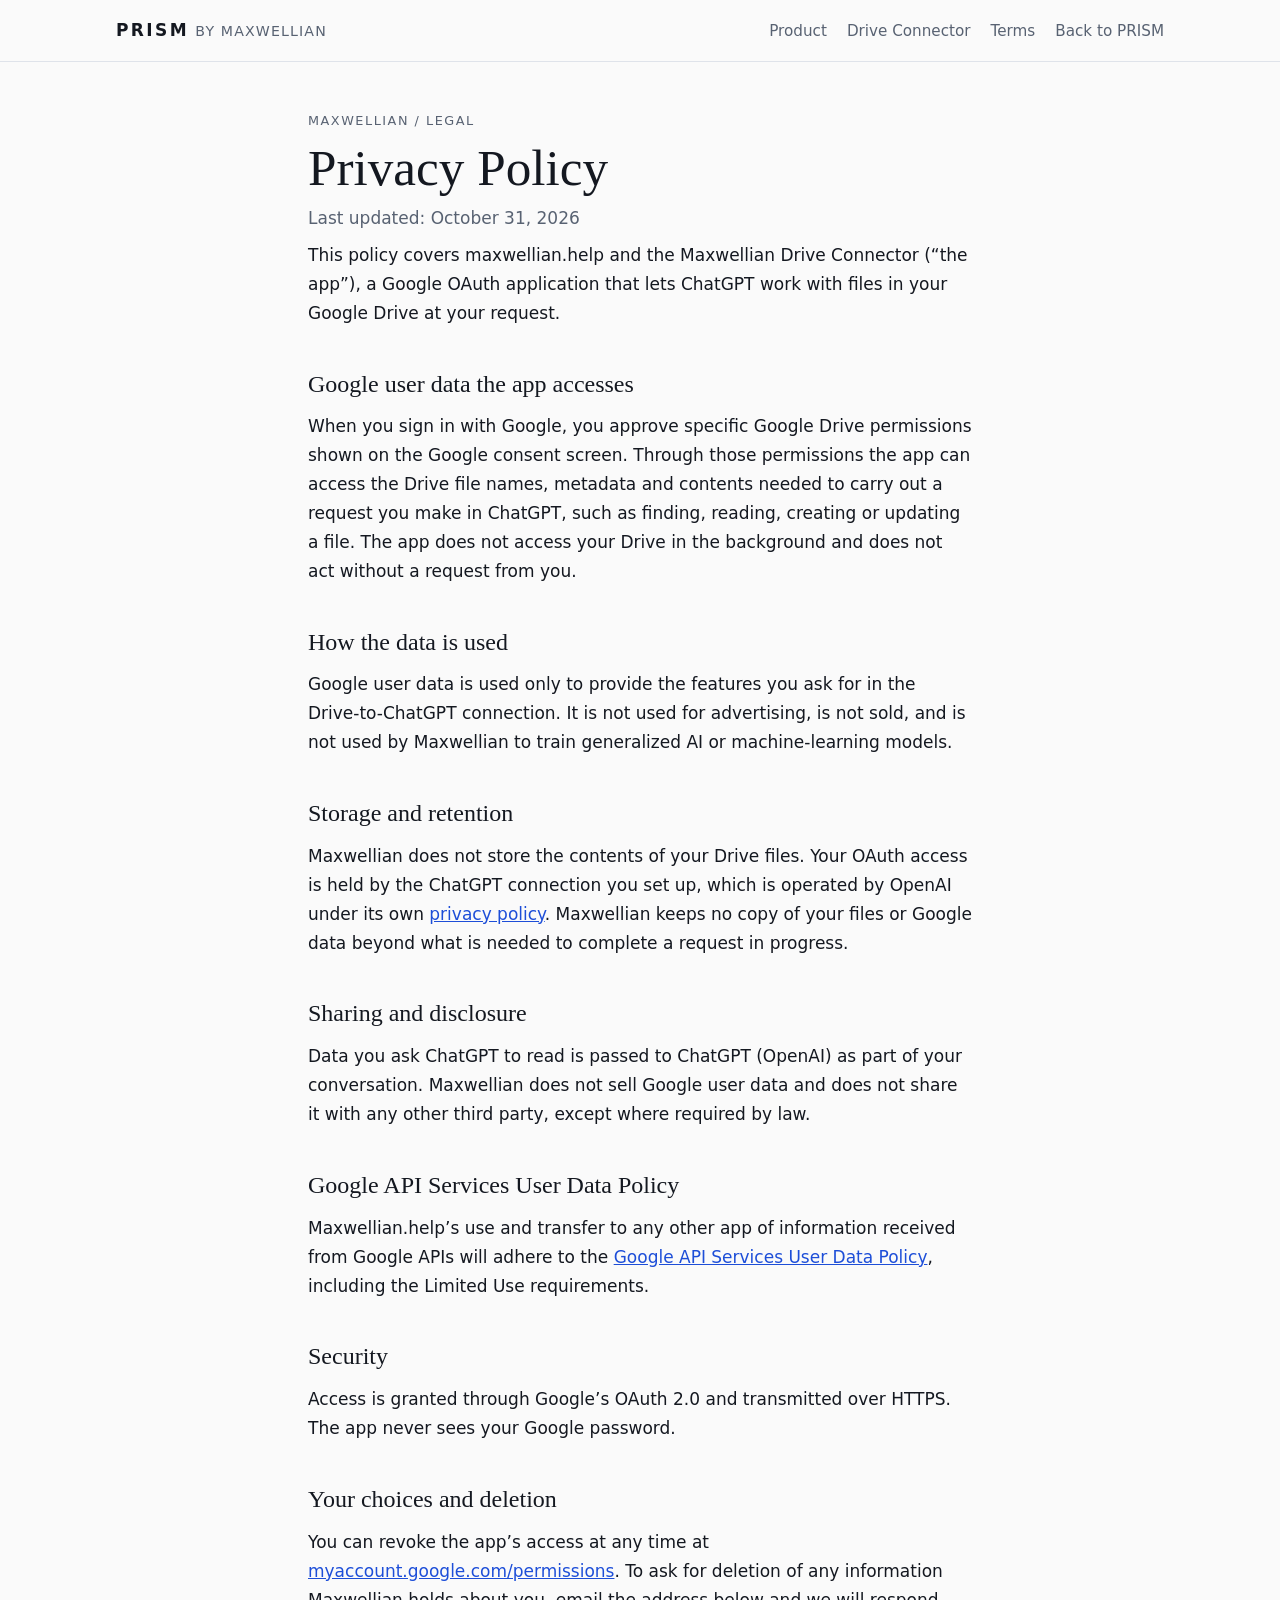
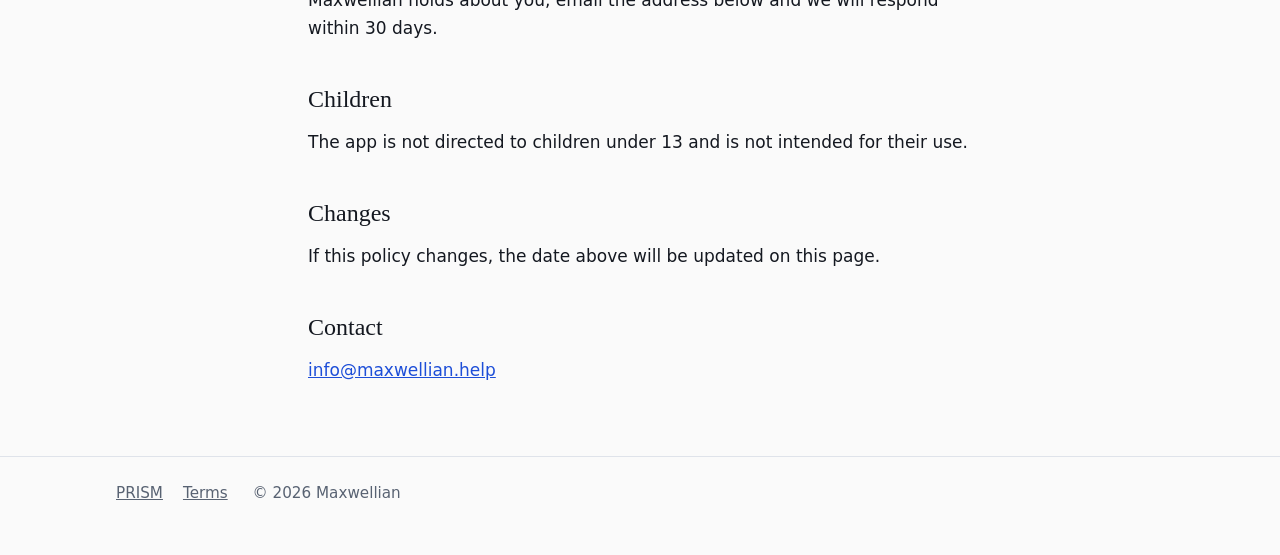
==== commit 5fcf6bd0: "Add files via upload" ====
--- a/privacy.html
+++ b/privacy.html
@@ -1,45 +1,78 @@
 <!doctype html>
 <html lang="en">
 <head>
-  <meta charset="utf-8">
-  <meta name="viewport" content="width=device-width, initial-scale=1">
-  <title>Privacy Policy | Maxwellian Drive Connector</title>
-  <meta name="description" content="Privacy policy for maxwellian.help and the Maxwellian Drive Connector.">
-  <meta name="theme-color" content="#fafafa">
-  <link rel="canonical" href="https://maxwellian.help/privacy.html">
-  <link rel="icon" href="favicon.svg" type="image/svg+xml">
-  <link rel="preconnect" href="https://fonts.googleapis.com">
-  <link rel="preconnect" href="https://fonts.gstatic.com" crossorigin>
-  <link href="https://fonts.googleapis.com/css2?family=Antic+Didone&family=IBM+Plex+Mono:wght@400;500&family=IBM+Plex+Sans:wght@400;450;500;600&display=swap" rel="stylesheet">
-  <link rel="stylesheet" href="styles.css">
+<meta charset="utf-8">
+<meta name="viewport" content="width=device-width, initial-scale=1">
+<title>Privacy Policy | Maxwellian Drive Connector</title>
+<meta name="description" content="Privacy policy for the Maxwellian Drive Connector and maxwellian.help.">
+<meta name="theme-color" content="#fafafa">
+<link rel="canonical" href="https://maxwellian.help/privacy.html">
+<style>
+:root{--bg:#fafafa;--ink:#141820;--mute:#586272;--line:#dfe3ea;--accent:#1d4ed8}
+*{box-sizing:border-box}
+body{margin:0;background:var(--bg);color:var(--ink);font:17px/1.7 system-ui,-apple-system,"Segoe UI",Roboto,sans-serif}
+a{color:var(--accent)}
+a:focus-visible{outline:3px solid var(--accent);outline-offset:3px}
+.skip{position:absolute;left:-9999px}.skip:focus{left:1rem;top:1rem;background:#fff;padding:.5rem}
+.wrap{max-width:44rem;margin:0 auto;padding:0 1.25rem}
+header{border-bottom:1px solid var(--line)}
+header .wrap{max-width:68rem;display:flex;justify-content:space-between;align-items:center;gap:1rem;flex-wrap:wrap;padding-top:1rem;padding-bottom:1rem}
+.brand{font-weight:700;letter-spacing:.14em;color:var(--ink);text-decoration:none}
+.brand small{font-weight:500;letter-spacing:.08em;color:var(--mute);margin-left:.4rem}
+nav a{margin-left:1.25rem;color:var(--mute);text-decoration:none;font-size:.95rem}
+nav a:hover{color:var(--ink)}
+main{padding:3rem 0 4rem}
+.eyebrow{color:var(--mute);font-size:.8rem;letter-spacing:.12em;text-transform:uppercase}
+h1{font-family:Georgia,"Times New Roman",serif;font-weight:400;font-size:clamp(2.2rem,6vw,3.2rem);line-height:1.1;margin:.5rem 0 .5rem}
+h2{font-family:Georgia,"Times New Roman",serif;font-weight:400;font-size:1.5rem;margin:2.25rem 0 .5rem}
+p{margin:.5rem 0}
+.updated{color:var(--mute)}
+footer{border-top:1px solid var(--line);padding:1.5rem 0 3rem;color:var(--mute);font-size:.95rem}
+footer .wrap{max-width:68rem}footer a{margin-right:1.25rem;color:var(--mute)}
+</style>
 </head>
 <body>
-  <a class="skip-link" href="#main">Skip to content</a>
-  <header class="site-header"><div class="shell header-inner">
-    <a class="brand" href="index.html" aria-label="PRISM home"><svg class="brand-mark" viewBox="0 0 32 32" aria-hidden="true"><path d="M16 4 29 27H3Z"/><path d="M8 17h16"/></svg><span>PRISM</span><small>BY MAXWELLIAN</small></a>
-    <button class="nav-toggle" type="button" aria-expanded="false" aria-controls="site-nav" aria-label="Open navigation" data-nav-toggle><span></span><span></span></button>
-    <nav class="site-nav" id="site-nav" aria-label="Primary navigation" data-nav><a href="index.html#product">Product</a><a href="index.html#drive-connector">Drive Connector</a><a href="terms.html">Terms</a><a class="button button-small" href="index.html">Back to PRISM</a></nav>
-  </div></header>
-  <main class="legal-main" id="main">
-    <div class="shell legal-hero"><p class="eyebrow">MAXWELLIAN / LEGAL</p><h1>Privacy Policy</h1><p>LAST UPDATED: OCTOBER 27, 2026</p></div>
-    <div class="shell legal-layout">
-      <aside class="legal-aside">PRIVACY<br>DRIVE CONNECTOR<br>GOOGLE USER DATA</aside>
-      <div class="legal-content">
-        <section><h2>Scope of this policy</h2><p>This policy covers maxwellian.help and the Maxwellian Drive Connector (“the app”), a Google OAuth application that lets ChatGPT work with files in your Google Drive at your request.</p></section>
-        <section><h2>Google user data the app accesses</h2><p>When you sign in with Google, you approve specific Google Drive permissions shown on the Google consent screen. Through those permissions the app can access the Drive file names, metadata and contents needed to carry out a request you make in ChatGPT, such as finding, reading, creating or updating a file. The app does not access your Drive in the background and does not act without a request from you.</p></section>
-        <section><h2>How the data is used</h2><p>Google user data is used only to provide the features you ask for in the Drive-to-ChatGPT connection. It is not used for advertising, sold, or used to train generalized AI or machine-learning models by Maxwellian.</p></section>
-        <section><h2>Storage and retention</h2><p>Maxwellian does not store the contents of your Drive files. Your OAuth access is held by the ChatGPT connection you set up, which is operated by OpenAI under its own <a href="https://openai.com/policies/privacy-policy" target="_blank" rel="noopener noreferrer">privacy policy</a>. Maxwellian keeps no copy of your files or Google data beyond what is needed to complete a request in progress.</p></section>
-        <section><h2>Sharing and disclosure</h2><p>Data you ask ChatGPT to read is passed to ChatGPT (OpenAI) as part of your conversation. Maxwellian does not sell Google user data and does not share it with any other third party, except where required by law.</p></section>
-        <section><h2>Google API Services User Data Policy</h2><p>Maxwellian.help’s use and transfer to any other app of information received from Google APIs will adhere to the <a href="https://developers.google.com/terms/api-services-user-data-policy" target="_blank" rel="noopener noreferrer">Google API Services User Data Policy</a>, including the Limited Use requirements.</p></section>
-        <section><h2>Security</h2><p>Access is granted through Google’s OAuth 2.0 and transmitted over HTTPS. The app never sees your Google password.</p></section>
-        <section><h2>Your choices and deletion</h2><p>You can revoke the app’s access at any time at <a href="https://myaccount.google.com/permissions" target="_blank" rel="noopener noreferrer">myaccount.google.com/permissions</a>. To ask for deletion of any information Maxwellian holds about you, email the address below and we will respond within 30 days.</p></section>
-        <section><h2>Children</h2><p>The app is not directed to children under 13 and is not intended for their use.</p></section>
-        <section><h2>Changes</h2><p>If this policy changes, the date above will be updated on this page.</p></section>
-        <section><h2>Contact</h2><p>Questions about this policy can be sent to <a href="mailto:info@maxwellian.help">info@maxwellian.help</a>.</p></section>
-      </div>
-    </div>
-  </main>
-  <footer class="site-footer"><div class="shell footer-bottom"><span>© 2026 Maxwellian</span><span>Privacy / Drive Connector</span><nav aria-label="Legal"><a href="index.html">PRISM</a><a href="terms.html">Terms</a></nav></div></footer>
-  <script src="src/main.js" defer></script>
+<a class="skip" href="#main">Skip to content</a>
+<header><div class="wrap">
+<a class="brand" href="https://maxwellian.help/index.html">PRISM<small>BY MAXWELLIAN</small></a>
+<nav><a href="https://maxwellian.help/index.html#product">Product</a><a href="https://maxwellian.help/index.html#drive-connector">Drive Connector</a><a href="https://maxwellian.help/terms.html">Terms</a><a href="https://maxwellian.help/index.html">Back to PRISM</a></nav>
+</div></header>
+<main id="main"><div class="wrap">
+<div class="eyebrow">Maxwellian / Legal</div>
+<h1>Privacy Policy</h1>
+<p class="updated">Last updated: October 31, 2026</p>
+<p>This policy covers maxwellian.help and the Maxwellian Drive Connector (“the app”), a Google OAuth application that lets ChatGPT work with files in your Google Drive at your request.</p>
+
+<h2>Google user data the app accesses</h2>
+<p>When you sign in with Google, you approve specific Google Drive permissions shown on the Google consent screen. Through those permissions the app can access the Drive file names, metadata and contents needed to carry out a request you make in ChatGPT, such as finding, reading, creating or updating a file. The app does not access your Drive in the background and does not act without a request from you.</p>
+
+<h2>How the data is used</h2>
+<p>Google user data is used only to provide the features you ask for in the Drive-to-ChatGPT connection. It is not used for advertising, is not sold, and is not used by Maxwellian to train generalized AI or machine-learning models.</p>
+
+<h2>Storage and retention</h2>
+<p>Maxwellian does not store the contents of your Drive files. Your OAuth access is held by the ChatGPT connection you set up, which is operated by OpenAI under its own <a href="https://openai.com/policies/privacy-policy">privacy policy</a>. Maxwellian keeps no copy of your files or Google data beyond what is needed to complete a request in progress.</p>
+
+<h2>Sharing and disclosure</h2>
+<p>Data you ask ChatGPT to read is passed to ChatGPT (OpenAI) as part of your conversation. Maxwellian does not sell Google user data and does not share it with any other third party, except where required by law.</p>
+
+<h2>Google API Services User Data Policy</h2>
+<p>Maxwellian.help’s use and transfer to any other app of information received from Google APIs will adhere to the <a href="https://developers.google.com/terms/api-services-user-data-policy">Google API Services User Data Policy</a>, including the Limited Use requirements.</p>
+
+<h2>Security</h2>
+<p>Access is granted through Google’s OAuth 2.0 and transmitted over HTTPS. The app never sees your Google password.</p>
+
+<h2>Your choices and deletion</h2>
+<p>You can revoke the app’s access at any time at <a href="https://myaccount.google.com/permissions">myaccount.google.com/permissions</a>. To ask for deletion of any information Maxwellian holds about you, email the address below and we will respond within 30 days.</p>
+
+<h2>Children</h2>
+<p>The app is not directed to children under 13 and is not intended for their use.</p>
+
+<h2>Changes</h2>
+<p>If this policy changes, the date above will be updated on this page.</p>
+
+<h2>Contact</h2>
+<p><a href="mailto:info@maxwellian.help">info@maxwellian.help</a></p>
+</div></main>
+<footer><div class="wrap"><a href="https://maxwellian.help/index.html">PRISM</a><a href="https://maxwellian.help/terms.html">Terms</a> © 2026 Maxwellian</div></footer>
 </body>
 </html>
